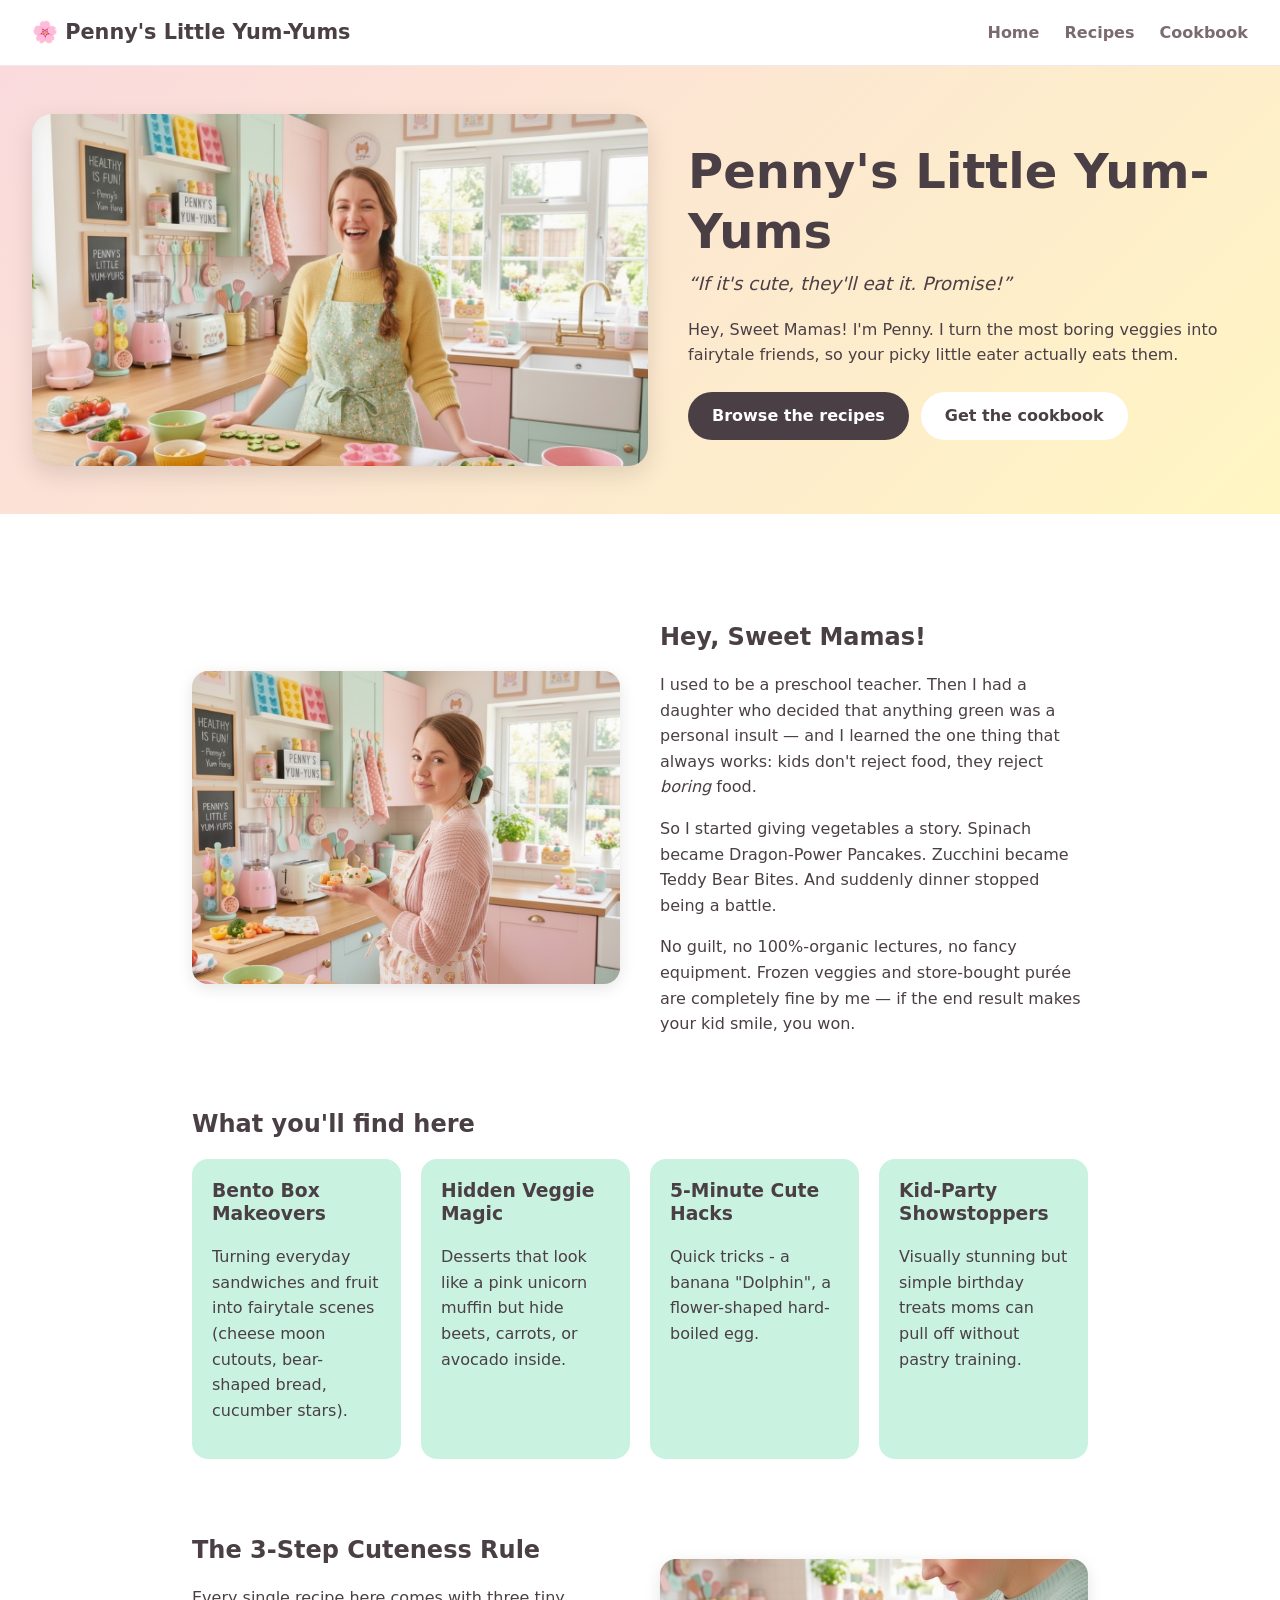
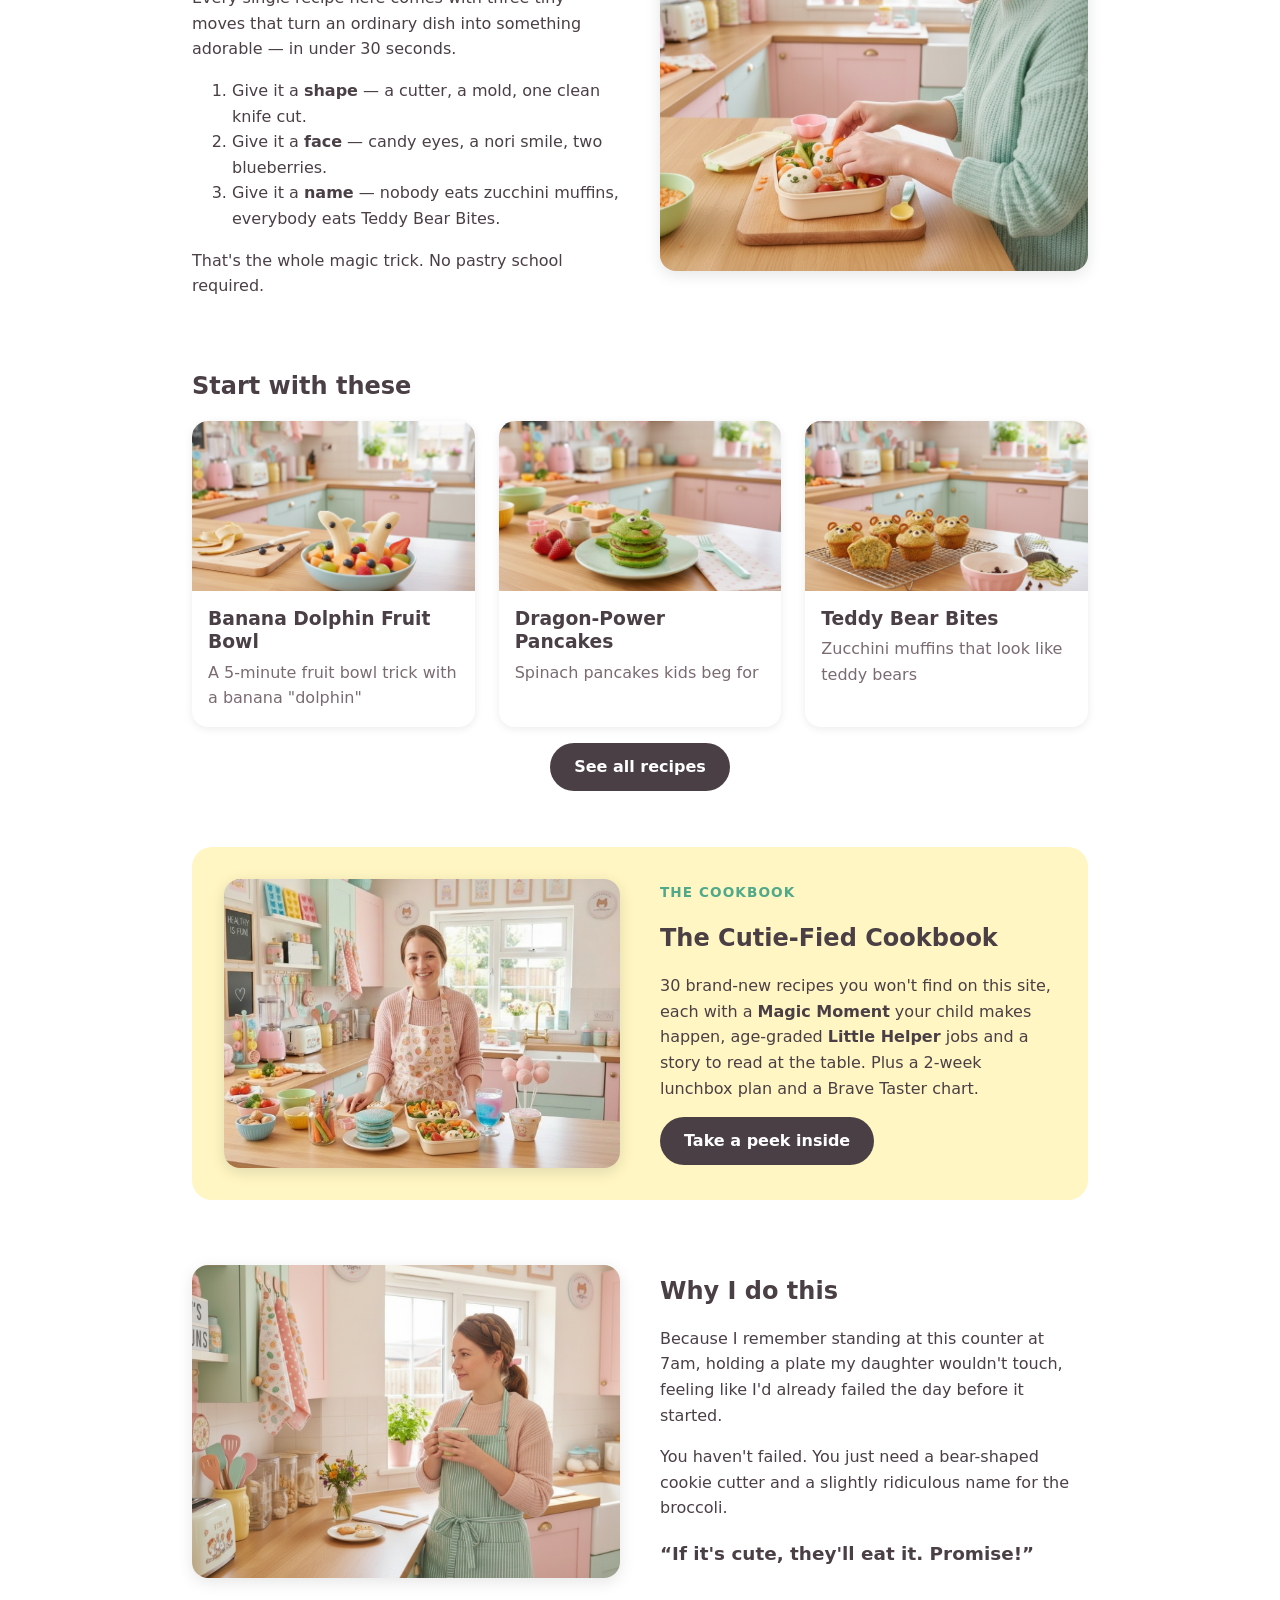
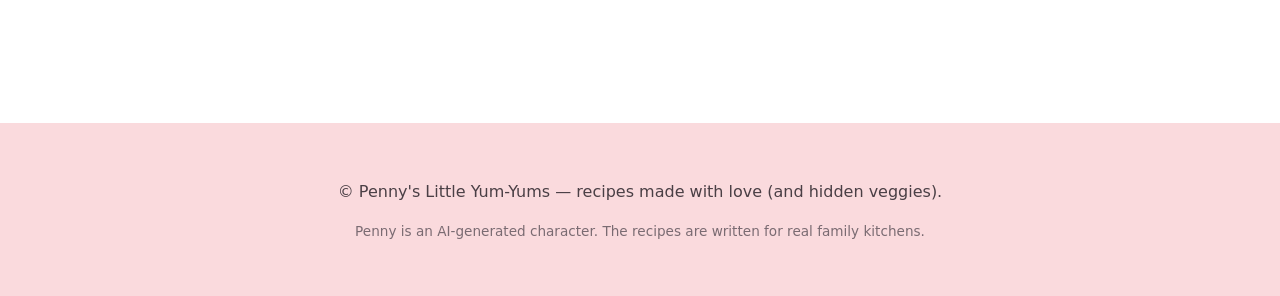
==== index.html @ 0dc3a71a "Publish site 2026-09-28 (source eed4af4) Co-Authored-By: Claude Opus 5.5 <noreply@anthropic.com>" ====
<!DOCTYPE html>
<html lang="en">
<head>
<meta charset="UTF-8">
<meta name="viewport" content="width=device-width, initial-scale=1.0">
<title>Penny&#x27;s Little Yum-Yums</title>
<meta name="description" content="Penny doesn&#x27;t just share recipes - she makes food &quot;sellable&quot; to kids by turning it into a story (spinach becomes &quot;Dragon-Power Pancakes&quot;), and gives moms Instagram-worthy bento boxes in the process.">
<link rel="stylesheet" href="assets/css/style.css">
</head>
<body>
<nav class="nav">
  <a href="index.html" class="logo">🌸 Penny&#x27;s Little Yum-Yums</a>
  <div class="nav-links">
    <a href="index.html">Home</a>
    <a href="recipes/index.html">Recipes</a>
    <a href="cookbook/index.html">Cookbook</a>
  </div>
</nav>


<header class="home-hero">
  <img src="assets/img/penny-welcome.jpg" alt="Penny in her pastel kitchen">
  <div class="home-hero-text">
    <h1>Penny&#x27;s Little Yum-Yums</h1>
    <p class="tagline">&ldquo;If it&#x27;s cute, they&#x27;ll eat it. Promise!&rdquo;</p>
    <p>Hey, Sweet Mamas! I'm Penny. I turn the most boring veggies into
    fairytale friends, so your picky little eater actually eats them.</p>
    <div class="btn-row">
      <a class="btn" href="recipes/index.html">Browse the recipes</a>
      <a class="btn btn-secondary" href="cookbook/index.html">Get the cookbook</a>
    </div>
  </div>
</header>

<main>
  <section class="split">
    <img src="assets/img/penny-portrait.jpg" alt="Penny holding a bear-shaped rice ball" loading="lazy">
    <div>
      <h2>Hey, Sweet Mamas!</h2>
      <p>I used to be a preschool teacher. Then I had a daughter who decided
      that anything green was a personal insult &mdash; and I learned the one
      thing that always works: kids don't reject food, they reject
      <em>boring</em> food.</p>
      <p>So I started giving vegetables a story. Spinach became
      Dragon-Power Pancakes. Zucchini became Teddy Bear Bites. And suddenly
      dinner stopped being a battle.</p>
      <p>No guilt, no 100%-organic lectures, no fancy equipment. Frozen veggies
      and store-bought pur&eacute;e are completely fine by me &mdash; if the end
      result makes your kid smile, you won.</p>
    </div>
  </section>

  <section>
    <h2>What you'll find here</h2>
    <div class="pillars">
      <div class="pillar">
        <h3>Bento Box Makeovers</h3>
        <p>Turning everyday sandwiches and fruit into fairytale scenes (cheese moon cutouts, bear-shaped bread, cucumber stars).
</p>
      </div>
      <div class="pillar">
        <h3>Hidden Veggie Magic</h3>
        <p>Desserts that look like a pink unicorn muffin but hide beets, carrots, or avocado inside.
</p>
      </div>
      <div class="pillar">
        <h3>5-Minute Cute Hacks</h3>
        <p>Quick tricks - a banana &quot;Dolphin&quot;, a flower-shaped hard-boiled egg.
</p>
      </div>
      <div class="pillar">
        <h3>Kid-Party Showstoppers</h3>
        <p>Visually stunning but simple birthday treats moms can pull off without pastry training.
</p>
      </div>
    </div>
  </section>

  <section class="split reverse">
    <img src="assets/img/penny-bento-hands.jpg" alt="Penny cutting carrot flowers for a bento box" loading="lazy">
    <div>
      <h2>The 3-Step Cuteness Rule</h2>
      <p>Every single recipe here comes with three tiny moves that turn an
      ordinary dish into something adorable &mdash; in under 30 seconds.</p>
      <ol>
        <li>Give it a <strong>shape</strong> &mdash; a cutter, a mold, one clean knife cut.</li>
        <li>Give it a <strong>face</strong> &mdash; candy eyes, a nori smile, two blueberries.</li>
        <li>Give it a <strong>name</strong> &mdash; nobody eats zucchini muffins, everybody eats Teddy Bear Bites.</li>
      </ol>
      <p>That's the whole magic trick. No pastry school required.</p>
    </div>
  </section>

  <section>
    <h2>Start with these</h2>
    <div class="grid">
      <a class="card" href="recipes/banana-dolphin-fruit-bowl.html">
        <img src="assets/img/banana-dolphin-fruit-bowl.jpg" alt="Banana Dolphin Fruit Bowl" loading="lazy">
        <div class="card-body">
          <h3>Banana Dolphin Fruit Bowl</h3>
          <p>A 5-minute fruit bowl trick with a banana &quot;dolphin&quot;</p>
        </div>
      </a>
      <a class="card" href="recipes/dragon-power-pancakes.html">
        <img src="assets/img/dragon-power-pancakes.jpg" alt="Dragon-Power Pancakes" loading="lazy">
        <div class="card-body">
          <h3>Dragon-Power Pancakes</h3>
          <p>Spinach pancakes kids beg for</p>
        </div>
      </a>
      <a class="card" href="recipes/teddy-bear-bites.html">
        <img src="assets/img/teddy-bear-bites.jpg" alt="Teddy Bear Bites" loading="lazy">
        <div class="card-body">
          <h3>Teddy Bear Bites</h3>
          <p>Zucchini muffins that look like teddy bears</p>
        </div>
      </a>
    </div>
    <p class="center"><a class="btn" href="recipes/index.html">See all recipes</a></p>
  </section>

  <section class="book-promo">
    <img src="assets/img/cookbook-cover.jpg" alt="Penny with recipes from the cookbook" loading="lazy">
    <div>
      <p class="eyebrow">The cookbook</p>
      <h2>The Cutie-Fied Cookbook</h2>
      <p>30 brand-new recipes you won't find on this site, each with a
      <strong>Magic Moment</strong> your child makes happen, age-graded
      <strong>Little Helper</strong> jobs and a story to read at the table.
      Plus a 2-week lunchbox plan and a Brave Taster chart.</p>
      <a class="btn" href="cookbook/index.html">Take a peek inside</a>
    </div>
  </section>

  <section class="split">
    <img src="assets/img/penny-tea-moment.jpg" alt="Penny with a cup of tea by the kitchen window" loading="lazy">
    <div>
      <h2>Why I do this</h2>
      <p>Because I remember standing at this counter at 7am, holding a plate
      my daughter wouldn't touch, feeling like I'd already failed the day
      before it started.</p>
      <p>You haven't failed. You just need a bear-shaped cookie cutter and
      a slightly ridiculous name for the broccoli.</p>
      <p class="catchphrase">&ldquo;If it&#x27;s cute, they&#x27;ll eat it. Promise!&rdquo;</p>
    </div>
  </section>
</main>

<footer>
  
  <p>&copy; Penny&#x27;s Little Yum-Yums &mdash; recipes made with love (and hidden veggies).</p>
  <p class="disclosure">Penny is an AI-generated character. The recipes are written for real family kitchens.</p>
</footer>

</body>
</html>
---- assets/css/style.css ----
:root {
  --pink: #FADADD;
  --mint: #C9F2E1;
  --yellow: #FFF6C3;
  --text: #4a3f45;
  --muted: #7a6b72;
}
* { box-sizing: border-box; }
body {
  margin: 0;
  font-family: 'Segoe UI', system-ui, sans-serif;
  color: var(--text);
  background: #fff;
  line-height: 1.6;
}
img { max-width: 100%; }
h1, h2, h3 { line-height: 1.25; }

.nav {
  display: flex;
  flex-wrap: wrap;
  gap: 1rem;
  align-items: center;
  justify-content: space-between;
  padding: 1rem 2rem;
  background: white;
  border-bottom: 1px solid #f0e8ec;
  position: sticky;
  top: 0;
  z-index: 10;
}
.logo { font-size: 1.3rem; font-weight: bold; text-decoration: none; color: var(--text); }
.nav-links a {
  margin-left: 1.25rem;
  text-decoration: none;
  color: var(--muted);
  font-weight: 600;
}
.nav-links a:hover { color: var(--text); }

.home-hero {
  display: grid;
  grid-template-columns: 1.1fr 1fr;
  align-items: center;
  gap: 2.5rem;
  padding: 3rem 2rem;
  background: linear-gradient(135deg, var(--pink) 0%, var(--yellow) 100%);
}
.home-hero img { border-radius: 20px; box-shadow: 0 8px 24px rgba(0,0,0,0.12); }
.home-hero h1 { font-size: clamp(2rem, 4vw, 3rem); margin: 0 0 0.5rem; }
.tagline { font-style: italic; font-size: 1.15rem; margin-top: 0; }

.btn-row { display: flex; flex-wrap: wrap; gap: 0.75rem; margin-top: 1.5rem; }
.btn {
  display: inline-block;
  padding: 0.7rem 1.5rem;
  background: var(--text);
  color: white;
  text-decoration: none;
  border-radius: 999px;
  font-weight: 600;
}
.btn:hover { opacity: 0.88; }
.btn-secondary { background: white; color: var(--text); }

main { max-width: 960px; margin: 0 auto; padding: 2rem; }
section { margin: 3.5rem 0; }
.center { text-align: center; }

.split {
  display: grid;
  grid-template-columns: 1fr 1fr;
  gap: 2.5rem;
  align-items: center;
}
.split img { border-radius: 16px; box-shadow: 0 4px 16px rgba(0,0,0,0.1); }
.split.reverse img { order: 2; }

.pillars {
  display: grid;
  grid-template-columns: repeat(auto-fit, minmax(195px, 1fr));
  gap: 1.25rem;
}
.pillar {
  background: var(--mint);
  border-radius: 16px;
  padding: 1.25rem;
}
.pillar h3 { margin-top: 0; }

.grid {
  display: grid;
  grid-template-columns: repeat(auto-fill, minmax(220px, 1fr));
  gap: 1.5rem;
}
.card {
  text-decoration: none;
  color: var(--text);
  background: white;
  border-radius: 16px;
  overflow: hidden;
  box-shadow: 0 2px 8px rgba(0,0,0,0.08);
  transition: transform 0.15s ease;
}
.card:hover { transform: translateY(-4px); }
.card img { width: 100%; height: 170px; object-fit: cover; display: block; }
.card-body { padding: 1rem; }
.card-body h3 { margin: 0 0 0.4rem; }
.card-body p { margin: 0; color: var(--muted); }

.recipe .hero-image {
  width: 100%;
  max-height: 380px;
  object-fit: cover;
  border-radius: 16px;
}
.subtitle { font-size: 1.1rem; color: var(--muted); }
.back { text-decoration: none; color: var(--muted); font-weight: 600; }
.veggie-badge {
  display: inline-block;
  background: var(--mint);
  padding: 0.25rem 0.85rem;
  border-radius: 999px;
  font-size: 0.9rem;
}
.meta {
  display: flex;
  gap: 1.5rem;
  flex-wrap: wrap;
  background: var(--yellow);
  padding: 0.75rem 1rem;
  border-radius: 12px;
  margin: 1rem 0;
}
.catchphrase { font-size: 1.15rem; font-weight: bold; }
.recipe .catchphrase { text-align: center; margin-top: 2.5rem; }

footer {
  text-align: center;
  padding: 2.5rem 2rem;
  background: var(--pink);
  margin-top: 3rem;
}
.social { margin-bottom: 0.75rem; }
.social a {
  margin: 0 0.6rem;
  color: var(--text);
  font-weight: 600;
  text-decoration: none;
}
.disclosure { font-size: 0.85rem; color: var(--muted); }

.eyebrow { text-transform: uppercase; letter-spacing: .08em; font-weight: 700; color: #4FA98A; font-size: .85rem; margin: 0; }
.small { font-size: .85rem; color: var(--muted); }
.btn-disabled { background: #cbbfc5; cursor: default; }
.book-promo, .book-hero { display: grid; grid-template-columns: 1fr 1fr; gap: 2.5rem; align-items: center; }
.book-promo { background: var(--yellow); border-radius: 20px; padding: 2rem; }
.book-promo img, .book-hero img { border-radius: 16px; box-shadow: 0 4px 16px rgba(0,0,0,0.12); }
.book-hero { padding: 3rem 2rem; background: linear-gradient(135deg, var(--mint) 0%, var(--yellow) 100%); }
.book-hero h1 { font-size: clamp(2rem, 4vw, 2.8rem); margin: .2rem 0 .5rem; }
.teasers { display: grid; grid-template-columns: repeat(auto-fit, minmax(300px, 1fr)); gap: 1.5rem; }
.teaser { background: white; border-radius: 16px; overflow: hidden; box-shadow: 0 2px 8px rgba(0,0,0,0.08); }
.teaser img { width: 100%; height: 220px; object-fit: cover; display: block; }
.teaser-body { padding: 1rem 1.25rem 1.25rem; }
.teaser-body h3 { margin: 0 0 .2rem; }
.magic { background: #E6DDF7; border-radius: 12px; padding: .75rem 1rem; }
.locked { font-size: .9rem; color: var(--muted); font-style: italic; margin-bottom: 0; }
.chapters { display: grid; grid-template-columns: repeat(auto-fit, minmax(200px, 1fr)); gap: 1.25rem; }
.chapter-list { background: var(--pink); border-radius: 16px; padding: 1rem 1.25rem; }
.chapter-list h3 { margin-top: 0; }
.chapter-list ul { padding-left: 1.1rem; margin: 0; }
.extras { background: var(--mint); border-radius: 20px; padding: 1.5rem 2rem; }

@media (max-width: 760px) {
  .home-hero, .split, .book-promo, .book-hero { grid-template-columns: 1fr; }
  .split.reverse img { order: 0; }
  .nav { padding: 1rem; }
  main { padding: 1.5rem 1rem; }
}
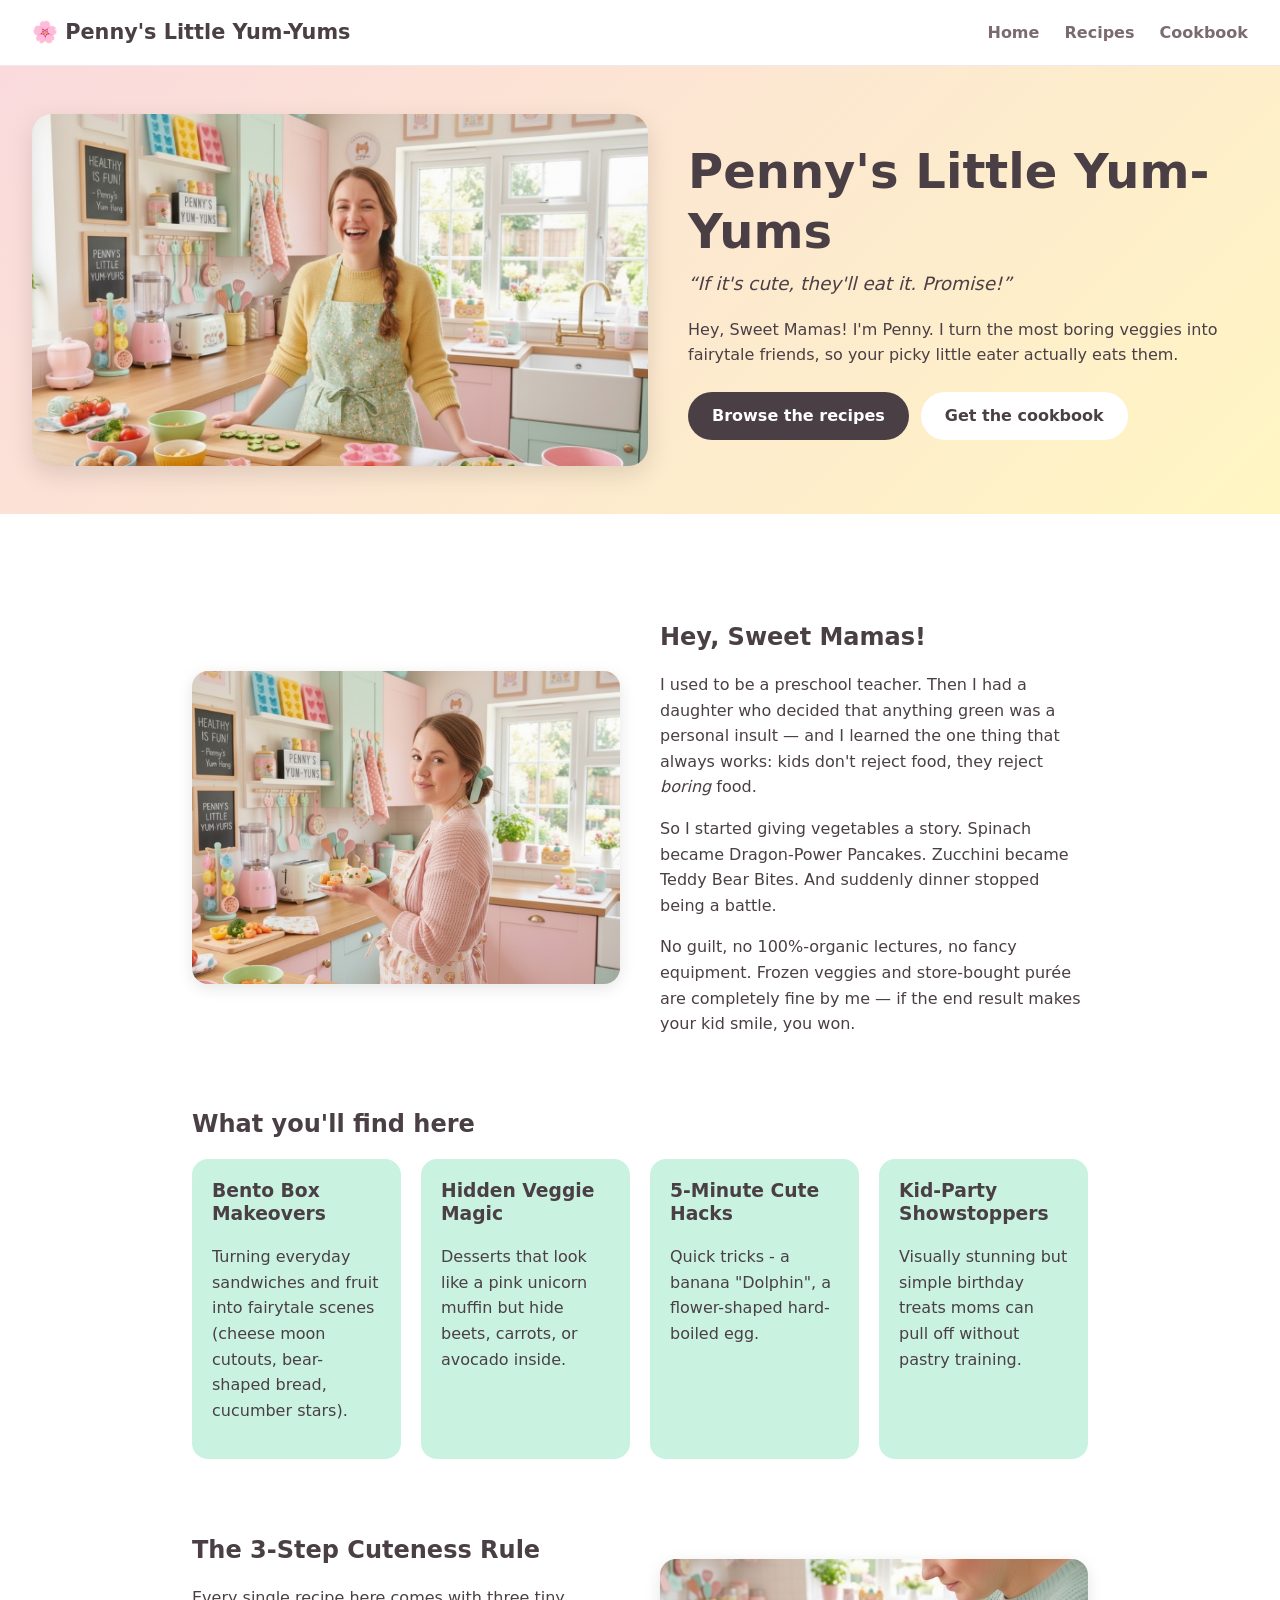
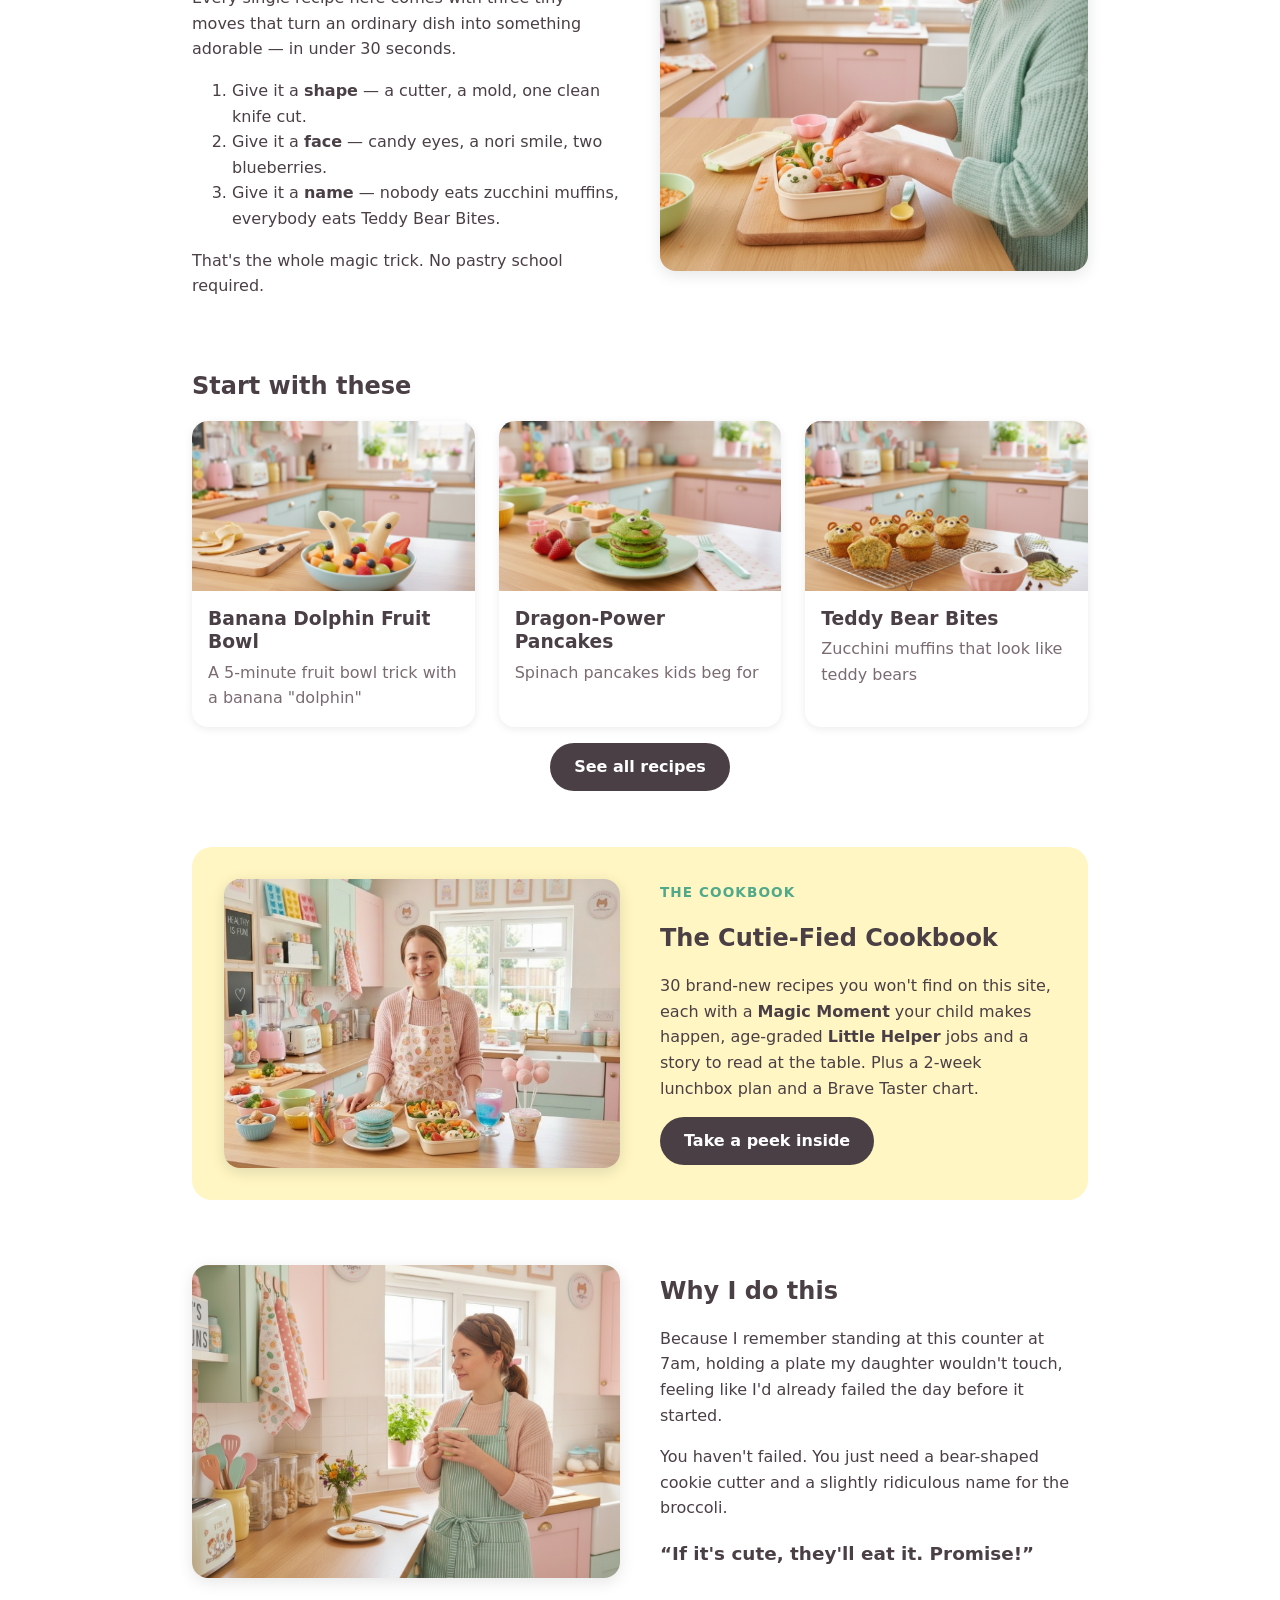
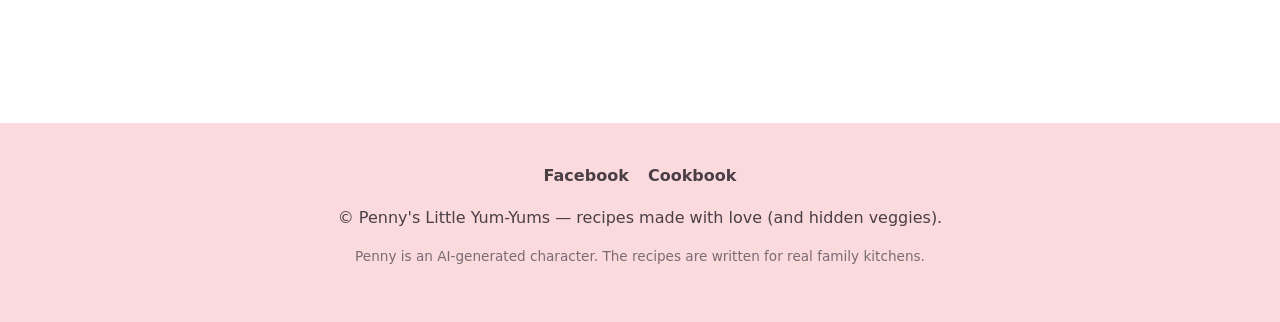
==== commit 3a14fa32: "Publish site 2026-09-30 (source 27ff762) Co-Authored-By: Claude Opus 5.5 <noreply@anthropic.com>" ====
--- a/index.html
+++ b/index.html
@@ -147,7 +147,7 @@
 </main>
 
 <footer>
-  
+  <div class="social"><a href="https://www.facebook.com/1367307663133346">Facebook</a><a href="https://pennyyumyums.gumroad.com/l/cutie-fied-cookbook">Cookbook</a></div>
   <p>&copy; Penny&#x27;s Little Yum-Yums &mdash; recipes made with love (and hidden veggies).</p>
   <p class="disclosure">Penny is an AI-generated character. The recipes are written for real family kitchens.</p>
 </footer>
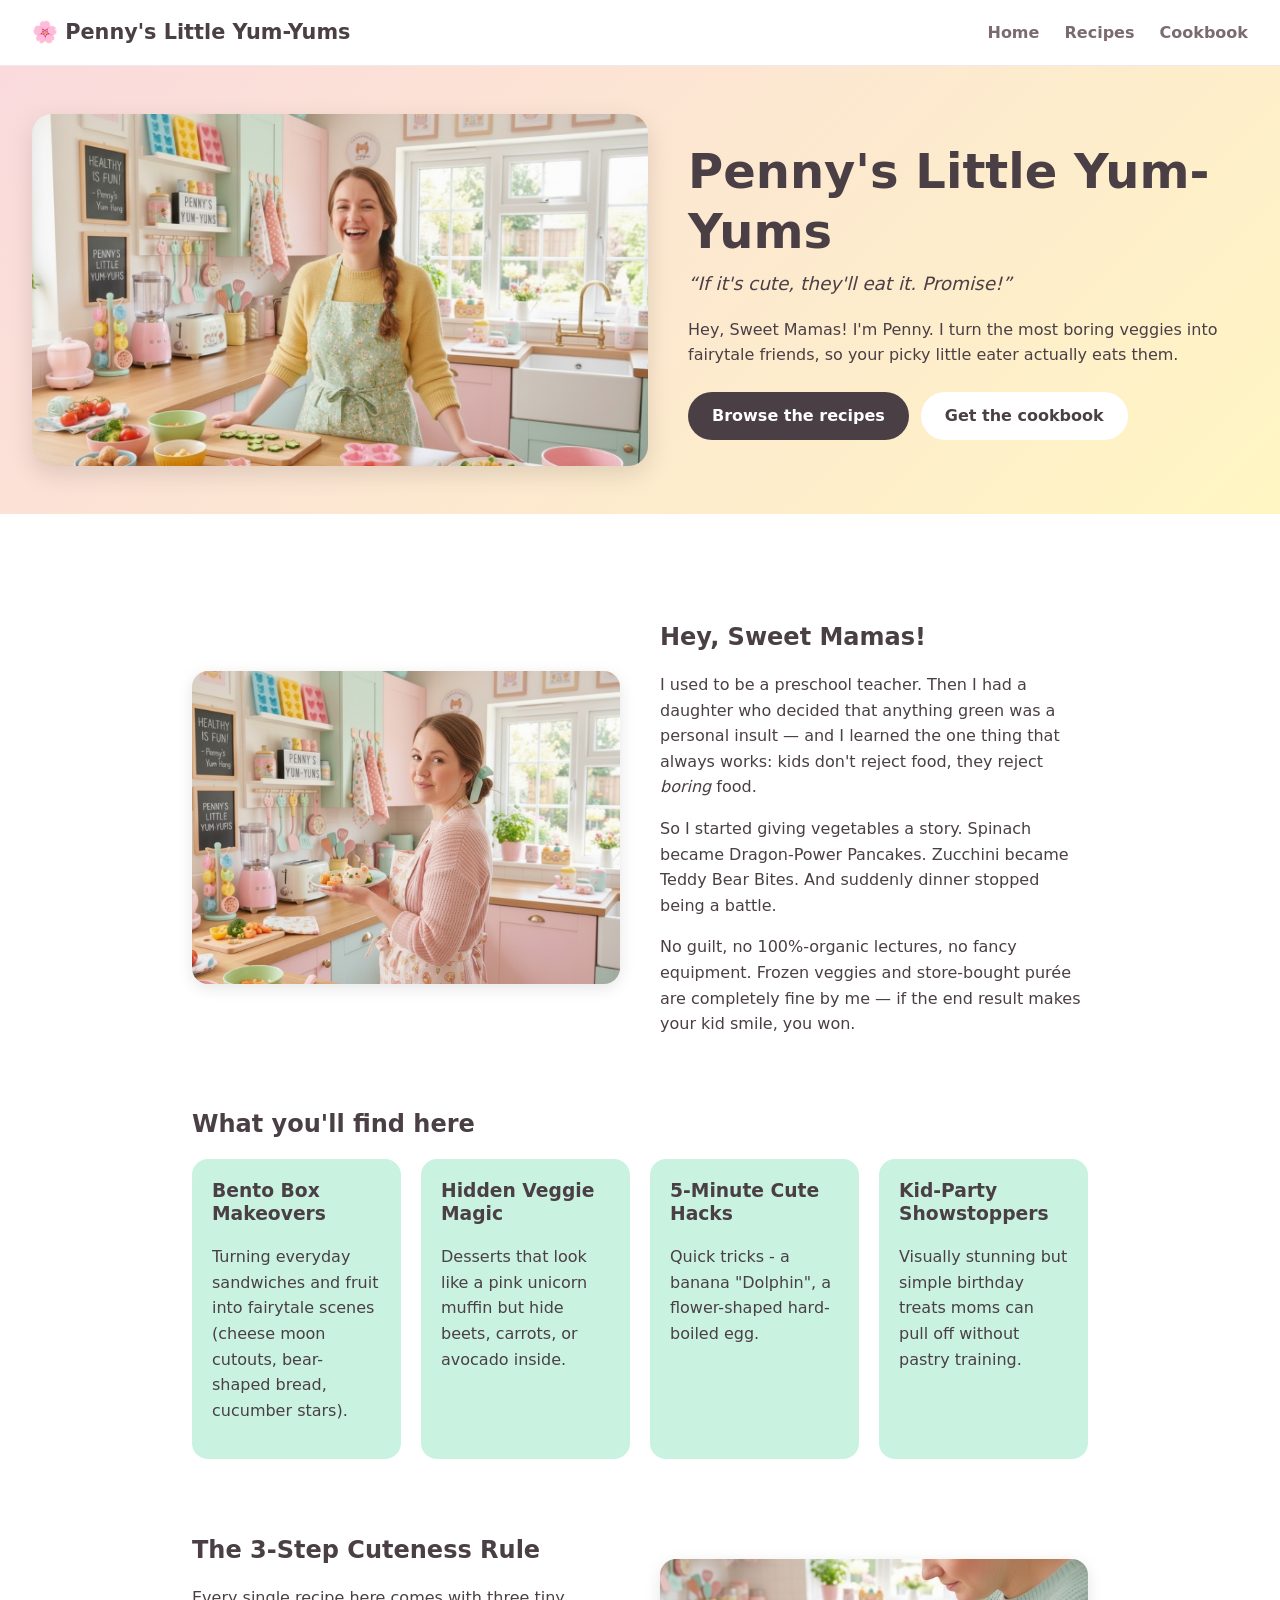
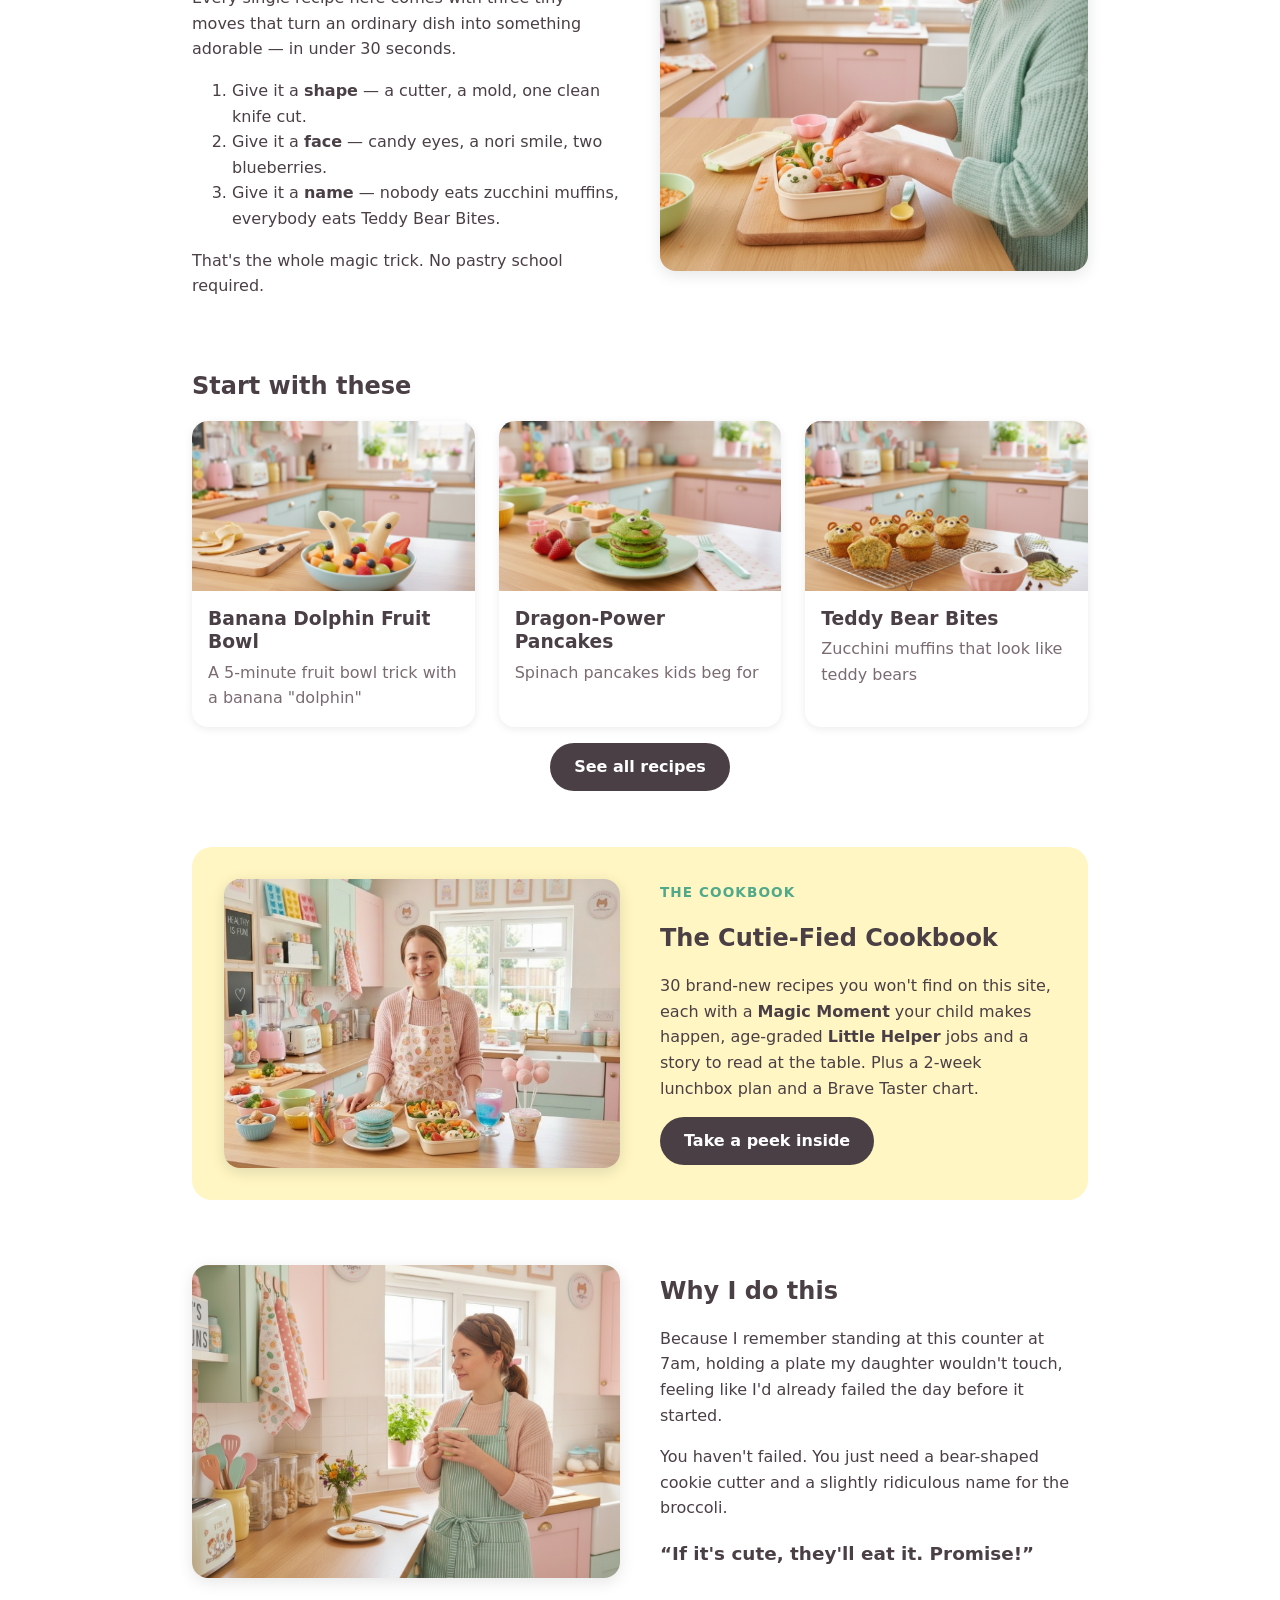
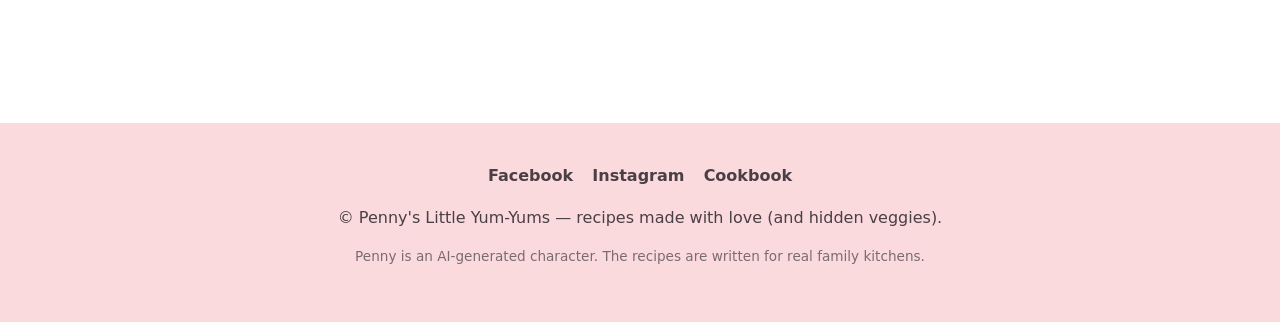
==== commit bad86fbf: "Publish site 2026-10-02 (source d52381e) Co-Authored-By: Claude Opus 5.5 <noreply@anthropic.com>" ====
--- a/index.html
+++ b/index.html
@@ -5,6 +5,13 @@
 <meta name="viewport" content="width=device-width, initial-scale=1.0">
 <title>Penny&#x27;s Little Yum-Yums</title>
 <meta name="description" content="Penny doesn&#x27;t just share recipes - she makes food &quot;sellable&quot; to kids by turning it into a story (spinach becomes &quot;Dragon-Power Pancakes&quot;), and gives moms Instagram-worthy bento boxes in the process.">
+<meta property="og:site_name" content="Penny&#x27;s Little Yum-Yums">
+<meta property="og:type" content="website">
+<meta property="og:title" content="Penny&#x27;s Little Yum-Yums">
+<meta property="og:description" content="Penny doesn&#x27;t just share recipes - she makes food &quot;sellable&quot; to kids by turning it into a story (spinach becomes &quot;Dragon-Power Pancakes&quot;), and gives moms Instagram-worthy bento boxes in the process.">
+<meta property="og:url" content="https://paift.github.io/PennyWeb/">
+<meta property="og:image" content="https://paift.github.io/PennyWeb/assets/img/penny-welcome.jpg">
+
 <link rel="stylesheet" href="assets/css/style.css">
 </head>
 <body>
@@ -147,7 +154,7 @@
 </main>
 
 <footer>
-  <div class="social"><a href="https://www.facebook.com/1367307663133346">Facebook</a><a href="https://pennyyumyums.gumroad.com/l/cutie-fied-cookbook">Cookbook</a></div>
+  <div class="social"><a href="https://www.facebook.com/1367307663133346">Facebook</a><a href="https://www.instagram.com/pennys.yumyums/">Instagram</a><a href="https://pennyyumyums.gumroad.com/l/cutie-fied-cookbook">Cookbook</a></div>
   <p>&copy; Penny&#x27;s Little Yum-Yums &mdash; recipes made with love (and hidden veggies).</p>
   <p class="disclosure">Penny is an AI-generated character. The recipes are written for real family kitchens.</p>
 </footer>
